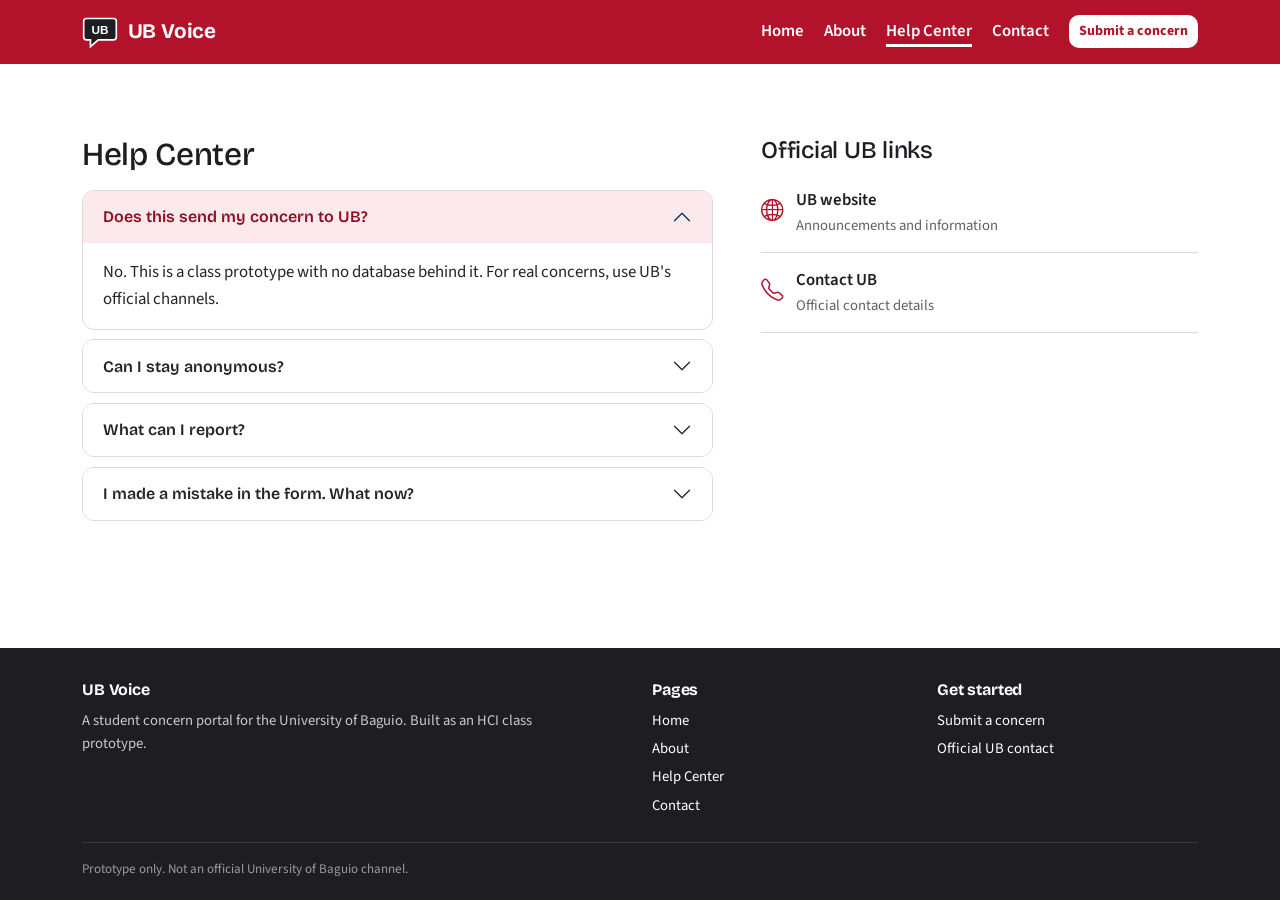
==== help.html @ 1becde44 "first commit" ====
<!DOCTYPE html><html lang="en"><head><meta charset="UTF-8"><meta name="viewport" content="width=device-width, initial-scale=1">
<link rel="icon" href="img/logo.svg">
<link href="https://cdn.jsdelivr.net/npm/bootstrap@5.3.3/dist/css/bootstrap.min.css" rel="stylesheet">
<link href="https://cdn.jsdelivr.net/npm/bootstrap-icons@1.11.3/font/bootstrap-icons.min.css" rel="stylesheet">
<link href="https://fonts.googleapis.com/css2?family=Bricolage+Grotesque:wght@600;700;800&family=Source+Sans+3:wght@400;600&display=swap" rel="stylesheet">
<link rel="stylesheet" href="css/style.css">
<title>Help Center | UB Voice</title></head>
<body><a class="skip-link" href="#main">Skip to main content</a>
<header class="site" id="site-header"></header>
<main id="main"><section class="screen"><div class="container-lg"><div class="row g-5">
<div class="col-md-7">
<h1 class="h2 mb-3">Help Center</h1>
<div class="accordion" id="faq">
<div class="accordion-item"><h2 class="accordion-header"><button class="accordion-button" data-bs-toggle="collapse" data-bs-target="#f1" aria-expanded="true">Does this send my concern to UB?</button></h2><div id="f1" class="accordion-collapse collapse show" data-bs-parent="#faq"><div class="accordion-body">No. This is a class prototype with no database behind it. For real concerns, use UB's official channels.</div></div></div>
<div class="accordion-item"><h2 class="accordion-header"><button class="accordion-button collapsed" data-bs-toggle="collapse" data-bs-target="#f2" aria-expanded="false">Can I stay anonymous?</button></h2><div id="f2" class="accordion-collapse collapse" data-bs-parent="#faq"><div class="accordion-body">Yes. Tick "Don't show my name" on the form and the name field is cleared.</div></div></div>
<div class="accordion-item"><h2 class="accordion-header"><button class="accordion-button collapsed" data-bs-toggle="collapse" data-bs-target="#f3" aria-expanded="false">What can I report?</button></h2><div id="f3" class="accordion-collapse collapse" data-bs-parent="#faq"><div class="accordion-body">Problems with facilities or services, academic concerns, or ideas that would improve campus life.</div></div></div>
<div class="accordion-item"><h2 class="accordion-header"><button class="accordion-button collapsed" data-bs-toggle="collapse" data-bs-target="#f4" aria-expanded="false">I made a mistake in the form. What now?</button></h2><div id="f4" class="accordion-collapse collapse" data-bs-parent="#faq"><div class="accordion-body">Errors appear under the field as you type. You also get a summary to review before submitting, and you can go back and edit.</div></div></div>
</div></div>
<div class="col-md-5"><h2 class="h4 mb-2">Official UB links</h2><div class="links">
<a href="https://ubaguio.edu/" target="_blank" rel="noopener"><i class="bi bi-globe2"></i><span>UB website<small>Announcements and information</small></span></a>
<a href="https://ubaguio.edu/contact-us/" target="_blank" rel="noopener"><i class="bi bi-telephone"></i><span>Contact UB<small>Official contact details</small></span></a>
</div></div>
</div></div></section></main>
<footer class="site" id="site-footer"></footer>
<script src="https://cdn.jsdelivr.net/npm/bootstrap@5.3.3/dist/js/bootstrap.bundle.min.js"></script>
<script src="js/main.js"></script></body></html>
---- css/style.css ----
:root{--red:#b3122b;--red-d:#8e0d22;--red-t:#fbe9ec;--ink:#1d1d22;--mute:#5d6068;--mist:#f4f5f7;--line:#d9dbe0;--gold:#f2b632;--r:12px;--shadow:0 8px 24px rgba(29,29,34,.08)}
*{box-sizing:border-box}
html{scroll-behavior:smooth;scroll-padding-top:80px}
body{margin:0;min-height:100vh;min-height:100dvh;display:flex;flex-direction:column;font-family:'Source Sans 3',system-ui,sans-serif;font-size:1.05rem;line-height:1.6;color:var(--ink);background:#fff;-webkit-text-size-adjust:100%}
main{flex:1 0 auto}
h1,h2,h3,.brand{font-family:'Bricolage Grotesque',system-ui,sans-serif;letter-spacing:-.01em}
img,video{max-width:100%}
:focus-visible{outline:3px solid #ffbf47!important;outline-offset:2px}
.skip-link{position:absolute;left:8px;top:-60px;z-index:2000;background:var(--ink);color:#fff;padding:.6rem 1rem;border-radius:6px}
.skip-link:focus{top:8px}

/* Header: sticky, scrolls with the page */
header.site{position:sticky;top:0;z-index:1030;background:var(--red);transition:box-shadow .2s}
header.site.scrolled{box-shadow:0 4px 18px rgba(0,0,0,.25)}
header .navbar{padding:.55rem 0}
.brand{display:flex;align-items:center;gap:.6rem;font-weight:700;font-size:1.3rem;color:#fff}
.brand:hover{color:#fff}
header .nav-link{color:#fff;font-weight:600;padding:.5rem .75rem}
header .nav-link:hover{text-decoration:underline;text-underline-offset:6px}
header .nav-link.active{text-decoration:underline;text-decoration-thickness:3px;text-underline-offset:8px}
.navbar-toggler{border-color:rgba(255,255,255,.6)}
.btn-cta{background:#fff;color:var(--red);font-weight:700;border:2px solid #fff}
.btn-cta:hover,.btn-cta.active{background:var(--ink);border-color:var(--ink);color:#fff}
@media(max-width:767px){#nav{padding:.5rem 0 1rem}header .nav-link{padding:.65rem 0;font-size:1.1rem}header .btn-cta{display:block;text-align:center;padding:.65rem}}

/* Footer */
footer.site{background:var(--ink);color:#c9c9d0;font-size:.92rem;padding:2rem 0 1.25rem;margin-top:auto}
footer.site a{color:#fff;text-decoration:none}
footer.site a:hover{text-decoration:underline}
footer.site h2{font-size:1rem;color:#fff;margin-bottom:.6rem}
footer.site ul{list-style:none;padding:0;margin:0}
footer.site li{margin-bottom:.3rem}
.foot-note{border-top:1px solid #3a3a44;margin-top:1.25rem;padding-top:1rem;font-size:.82rem;color:#9a9aa5}

/* Layout */
.screen{padding:clamp(2rem,6vw,4.5rem) 0;position:relative}
.alt{background:var(--mist)}
.hero{background:linear-gradient(135deg,#fff 55%,var(--red-t));padding:clamp(2.5rem,8vw,6rem) 0}
.page-head{background:var(--mist);border-bottom:1px solid var(--line);padding:2rem 0}
h1{font-size:clamp(2rem,5vw,3.3rem);font-weight:800;line-height:1.1}
h2{font-size:clamp(1.5rem,3vw,2rem);font-weight:700}
.lead{color:var(--mute);max-width:36rem;font-size:clamp(1.05rem,2vw,1.2rem)}
.badge-soft{display:inline-flex;align-items:center;gap:.4rem;background:var(--red-t);color:var(--red-d);font-weight:600;font-size:.9rem;padding:.3rem .8rem;border-radius:99px;margin-bottom:1rem}
.btn{border-radius:10px;transition:transform .15s,box-shadow .15s,background .15s}
.btn-red{background:var(--red);border-color:var(--red);color:#fff;font-weight:600}
.btn-red:hover,.btn-red:focus{background:var(--red-d);border-color:var(--red-d);color:#fff}
.btn-red:active{transform:translateY(1px)}
@media(max-width:575px){.hero .btn{display:block;width:100%;margin:0 0 .6rem!important}}

/* Media */
.photo{margin:0;border-radius:var(--r);overflow:hidden;aspect-ratio:4/3;box-shadow:var(--shadow);background:#e6e9ee url(../img/ubseal.png) center/42% no-repeat}
.photo img{width:100%;height:100%;object-fit:cover;display:block}
.photo-sm{aspect-ratio:1/1}
video,audio{width:100%;border-radius:var(--r)}
video{background:#000;aspect-ratio:16/9;box-shadow:var(--shadow)}

/* Cards */
.feature{height:100%;background:#fff;border:1px solid var(--line);border-radius:var(--r);padding:1.4rem;transition:transform .2s,box-shadow .2s,border-color .2s}
.feature:hover{transform:translateY(-3px);box-shadow:var(--shadow);border-color:var(--red)}
.feature i{display:inline-grid;place-items:center;width:46px;height:46px;border-radius:10px;background:var(--red-t);color:var(--red);font-size:1.4rem;margin-bottom:.8rem}
.feature h3{font-size:1.15rem;margin-bottom:.3rem}
.feature p{margin:0;color:var(--mute)}
.stat{text-align:center;padding:.5rem}
.stat strong{display:block;font-family:'Bricolage Grotesque',sans-serif;font-size:1.8rem;color:var(--red)}
.stat span{color:var(--mute);font-size:.95rem}
.cta-band{background:var(--red);color:#fff;border-radius:var(--r);padding:clamp(1.5rem,4vw,2.5rem)}
.cta-band h2{color:#fff}

.steps{list-style:none;counter-reset:s;padding:0}
.steps li{counter-increment:s;position:relative;padding:0 0 1.1rem 3.2rem}
.steps li::before{content:counter(s);position:absolute;left:0;top:0;width:2.3rem;height:2.3rem;border-radius:50%;background:var(--red);color:#fff;font-weight:700;display:grid;place-items:center}
.steps strong{display:block}

/* Form */
.form-card{background:#fff;border:1px solid var(--line);border-radius:var(--r);padding:clamp(1.1rem,4vw,2rem);box-shadow:var(--shadow)}
.form-label{font-weight:600}
.form-control,.form-select{border-color:#8a8d94;min-height:48px;font-size:1rem;border-radius:10px}
.form-control:focus,.form-select:focus{border-color:var(--red);box-shadow:0 0 0 3px rgba(179,18,43,.18)}
.form-check-input{width:1.2em;height:1.2em}
.form-check-input:checked{background-color:var(--red);border-color:var(--red)}
.count{font-size:.85rem;color:var(--mute);white-space:nowrap}
.count.warn{color:var(--red);font-weight:600}
@media(max-width:575px){.form-actions{flex-direction:column}.form-actions .btn{width:100%}}

/* Help */
.accordion-item{border-radius:var(--r)!important;overflow:hidden;margin-bottom:.6rem;border:1px solid var(--line)!important}
.accordion-button{font-weight:600}
.accordion-button:not(.collapsed){background:var(--red-t);color:var(--red-d);box-shadow:none}
.accordion-button:focus{box-shadow:none}
.links a{display:flex;gap:.8rem;align-items:center;padding:.9rem 0;border-bottom:1px solid var(--line);color:var(--ink);text-decoration:none;font-weight:600}
.links a:hover{color:var(--red)}
.links small{display:block;font-weight:400;color:var(--mute)}
.links i{font-size:1.4rem;color:var(--red)}

/* Toast + back to top */
#toasts{position:fixed;right:1rem;bottom:1rem;z-index:2000;display:grid;gap:.5rem;max-width:calc(100vw - 2rem)}
#toTop{position:fixed;right:1rem;bottom:1rem;z-index:1040;width:46px;height:46px;border:0;border-radius:50%;background:var(--ink);color:#fff;font-size:1.2rem;box-shadow:var(--shadow);opacity:0;visibility:hidden;transition:opacity .2s}
#toTop.show{opacity:1;visibility:visible}
.reveal{opacity:0;transform:translateY(14px);transition:opacity .5s,transform .5s}
.reveal.in{opacity:1;transform:none}
@media(prefers-reduced-motion:reduce){html{scroll-behavior:auto}*{animation:none!important;transition:none!important}.reveal{opacity:1;transform:none}}
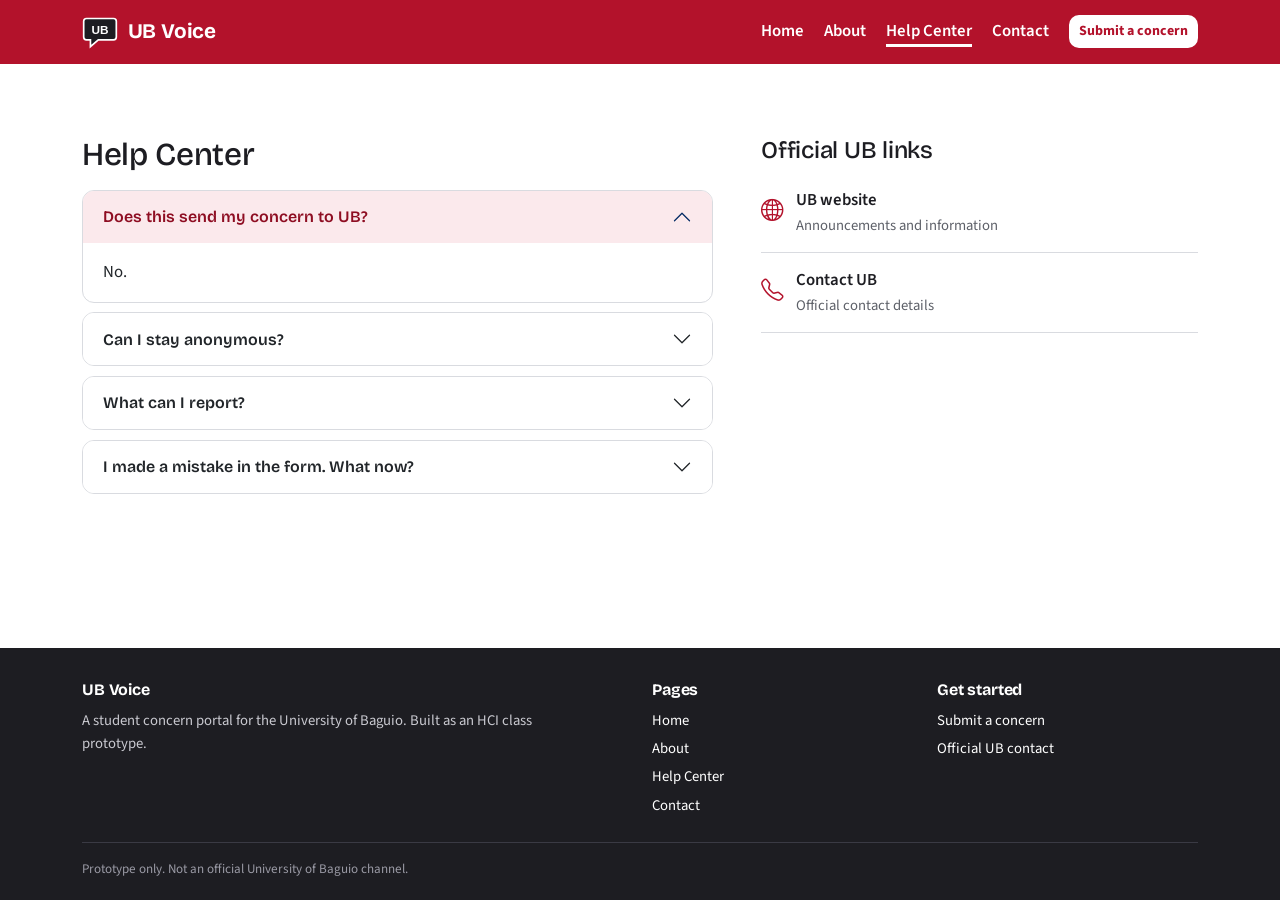
==== commit abbd5862: "Update help.html" ====
--- a/help.html
+++ b/help.html
@@ -11,7 +11,7 @@
 <div class="col-md-7">
 <h1 class="h2 mb-3">Help Center</h1>
 <div class="accordion" id="faq">
-<div class="accordion-item"><h2 class="accordion-header"><button class="accordion-button" data-bs-toggle="collapse" data-bs-target="#f1" aria-expanded="true">Does this send my concern to UB?</button></h2><div id="f1" class="accordion-collapse collapse show" data-bs-parent="#faq"><div class="accordion-body">No. This is a class prototype with no database behind it. For real concerns, use UB's official channels.</div></div></div>
+<div class="accordion-item"><h2 class="accordion-header"><button class="accordion-button" data-bs-toggle="collapse" data-bs-target="#f1" aria-expanded="true">Does this send my concern to UB?</button></h2><div id="f1" class="accordion-collapse collapse show" data-bs-parent="#faq"><div class="accordion-body">No. </div></div></div>
 <div class="accordion-item"><h2 class="accordion-header"><button class="accordion-button collapsed" data-bs-toggle="collapse" data-bs-target="#f2" aria-expanded="false">Can I stay anonymous?</button></h2><div id="f2" class="accordion-collapse collapse" data-bs-parent="#faq"><div class="accordion-body">Yes. Tick "Don't show my name" on the form and the name field is cleared.</div></div></div>
 <div class="accordion-item"><h2 class="accordion-header"><button class="accordion-button collapsed" data-bs-toggle="collapse" data-bs-target="#f3" aria-expanded="false">What can I report?</button></h2><div id="f3" class="accordion-collapse collapse" data-bs-parent="#faq"><div class="accordion-body">Problems with facilities or services, academic concerns, or ideas that would improve campus life.</div></div></div>
 <div class="accordion-item"><h2 class="accordion-header"><button class="accordion-button collapsed" data-bs-toggle="collapse" data-bs-target="#f4" aria-expanded="false">I made a mistake in the form. What now?</button></h2><div id="f4" class="accordion-collapse collapse" data-bs-parent="#faq"><div class="accordion-body">Errors appear under the field as you type. You also get a summary to review before submitting, and you can go back and edit.</div></div></div>
